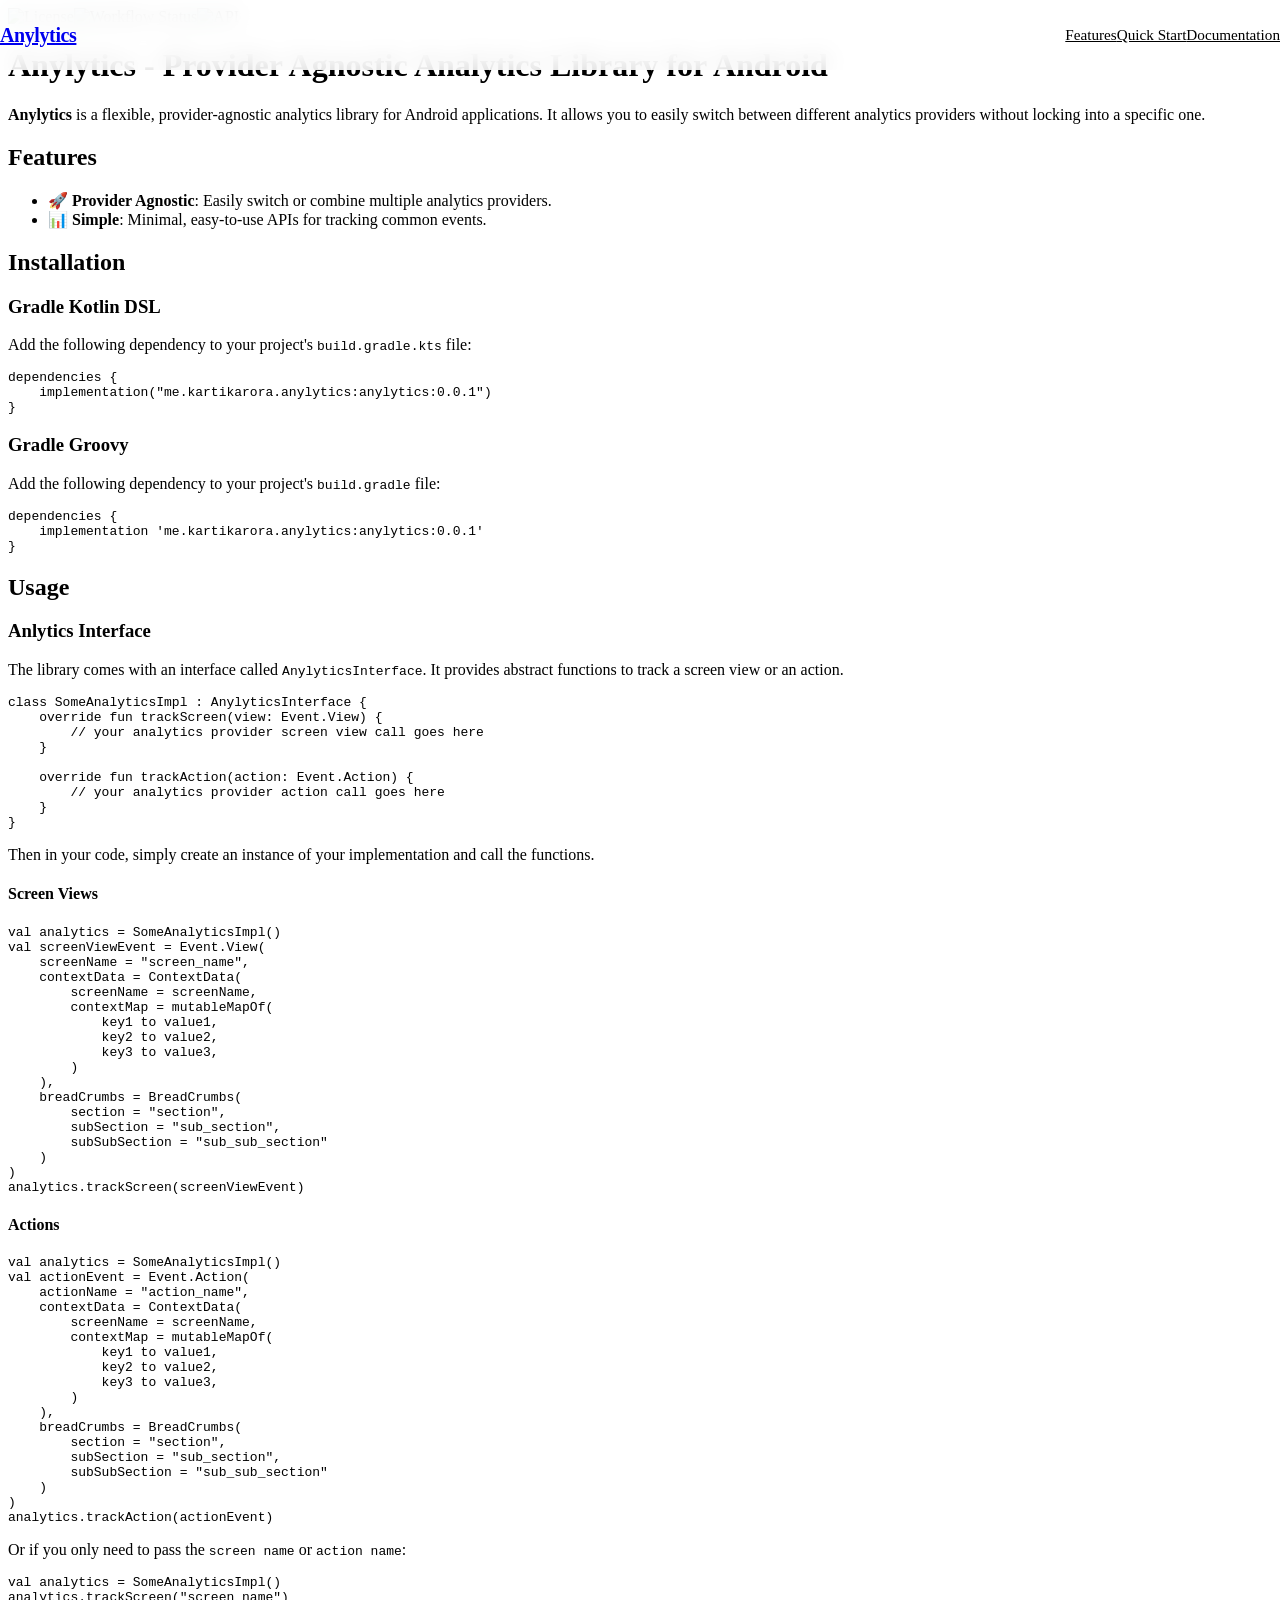
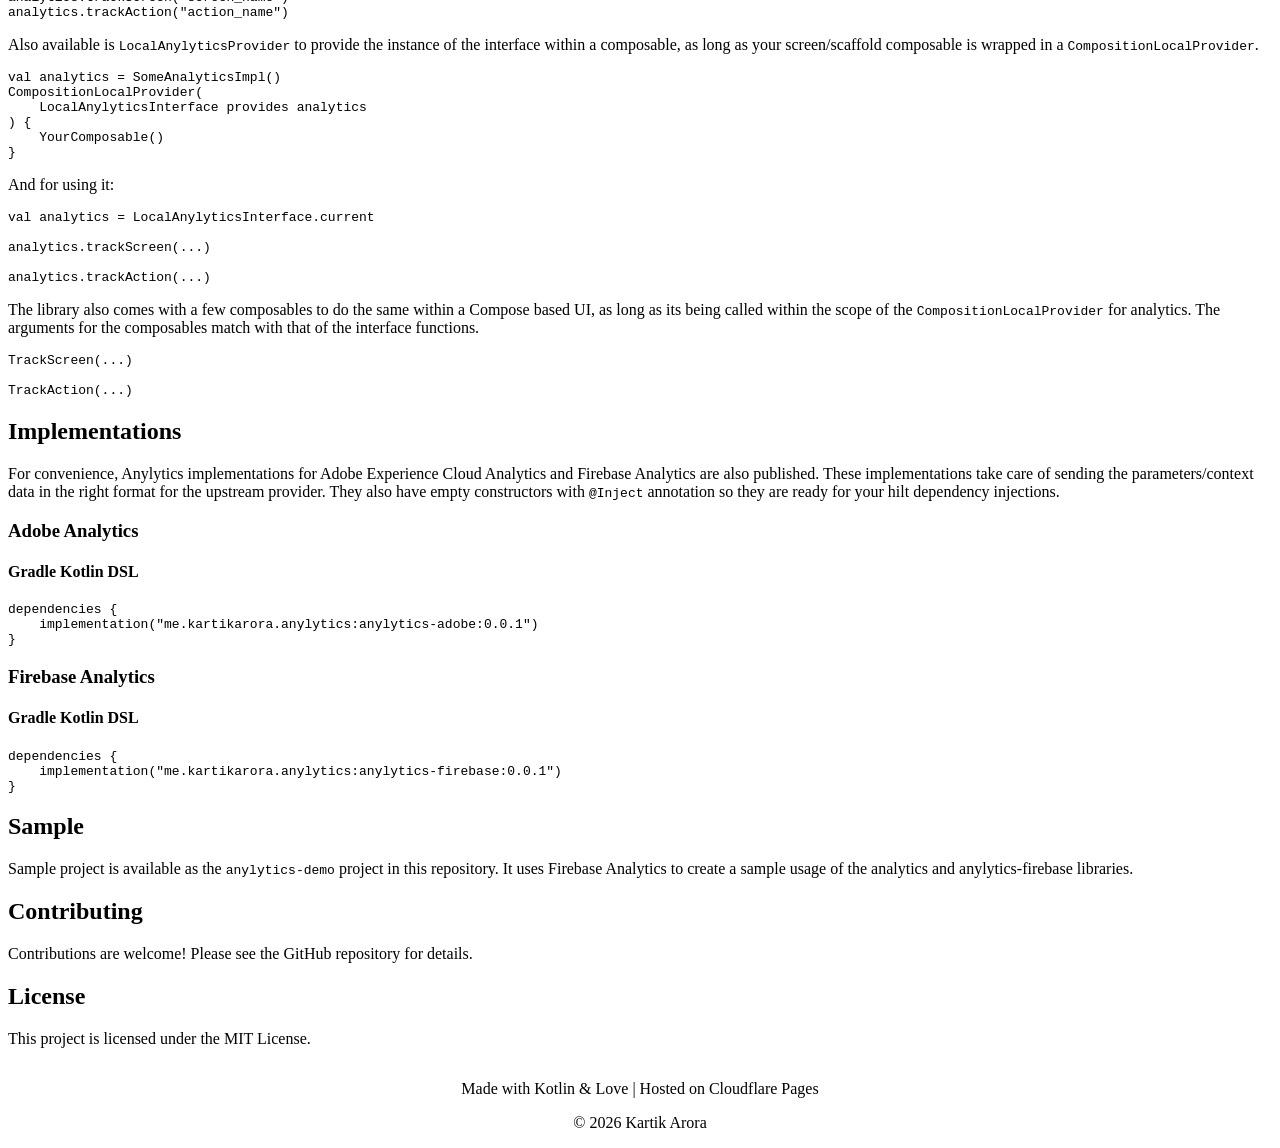
==== web/docs.html @ 32f19d7a "new website 2" ====
<!DOCTYPE html>
<html lang="en">
<head>
    <meta charset="utf-8">
    <meta http-equiv="X-UA-Compatible" content="IE=edge">
    <meta name="viewport" content="width=device-width, initial-scale=1">
    <meta name="description" content="Anylytics Documentation - Provider Agnostic Analytics for Android.">
    <meta name="author" content="Kartik Arora">
    
    <title>Documentation | Anylytics</title>

    <!-- Centrally Compiled CSS (Brand Design System) -->
    <link href="https://distribute.kartikarora.me/css/kartikarora.f2bb6a74.css" rel="stylesheet">
    <link href="style.css" rel="stylesheet">
    
    <!-- Material Symbols & Fonts -->
    <link rel="preconnect" href="https://fonts.googleapis.com">
    <link rel="preconnect" href="https://fonts.gstatic.com" crossorigin>
    <link href="https://fonts.googleapis.com/css2?family=Readex+Pro:wght@300;400;500;600;700&family=JetBrains+Mono:wght@400;500;600&family=Material+Symbols+Outlined:opsz,wght,FILL,GRAD@20..48,100..700,0..1,-50..200" rel="stylesheet">

    <!-- Font Awesome -->
    <script src="https://kit.fontawesome.com/e13d147196.js" crossorigin="anonymous" type="text/javascript"></script>
</head>
<body>
    <nav class="nav">
        <div class="nav-container">
            <a href="index.html" class="nav-brand">Anylytics</a>

            <button class="nav-toggle" id="nav-toggle" aria-label="Toggle navigation">
                <span class="material-symbols-outlined">menu</span>
            </button>

            <ul class="nav-links" id="nav-links">
                <li><a href="index.html#features" class="nav-link">Features</a></li>
                <li><a href="index.html#quick-start" class="nav-link">Quick Start</a></li>
                <li><a href="docs.html" class="nav-link active">Documentation</a></li>
                
                <ul class="nav-social">
                    <li>
                        <a href="https://github.com/kartikarora/anylytics" target="_blank" rel="noopener noreferrer" aria-label="github">
                            <i class="fa-brands fa-github"></i>
                        </a>
                    </li>
                </ul>
            </ul>
        </div>
    </nav>

    <main class="container-narrow docs-content">
        <div class="badge-container">
            <img src="https://img.shields.io/github/license/kartikarora/anylytics" alt="License">
            <img src="https://img.shields.io/github/actions/workflow/status/kartikarora/anylytics/build.yml" alt="Workflow Status">
            <img src="https://img.shields.io/badge/API-29%2B-brightgreen.svg" alt="API">
        </div>

        <h1>Anylytics - Provider Agnostic Analytics Library for Android</h1>
        
        <p><strong>Anylytics</strong> is a flexible, provider-agnostic analytics library for Android applications. It allows you to easily switch between different analytics providers without locking into a specific one.</p>

        <h2>Features</h2>
        <ul>
            <li>🚀 <strong>Provider Agnostic</strong>: Easily switch or combine multiple analytics providers.</li>
            <li>📊 <strong>Simple</strong>: Minimal, easy-to-use APIs for tracking common events.</li>
        </ul>

        <h2>Installation</h2>

        <h3>Gradle Kotlin DSL</h3>
        <p>Add the following dependency to your project's <code>build.gradle.kts</code> file:</p>
<pre><code class="language-kotlin">dependencies {
    implementation("me.kartikarora.anylytics:anylytics:0.0.1")
}</code></pre>

        <h3>Gradle Groovy</h3>
        <p>Add the following dependency to your project's <code>build.gradle</code> file:</p>
<pre><code class="language-groovy">dependencies {
    implementation 'me.kartikarora.anylytics:anylytics:0.0.1'
}</code></pre>

        <h2>Usage</h2>

        <h3>Anlytics Interface</h3>
        <p>The library comes with an interface called <code>AnylyticsInterface</code>. It provides abstract functions to track a screen view or an action.</p>

<pre><code class="language-kotlin">class SomeAnalyticsImpl : AnylyticsInterface {
    override fun trackScreen(view: Event.View) {
        // your analytics provider screen view call goes here
    }

    override fun trackAction(action: Event.Action) {
        // your analytics provider action call goes here
    }
}</code></pre>

        <p>Then in your code, simply create an instance of your implementation and call the functions.</p>

        <h4>Screen Views</h4>
<pre><code class="language-kotlin">val analytics = SomeAnalyticsImpl()
val screenViewEvent = Event.View(
    screenName = "screen_name",
    contextData = ContextData(
        screenName = screenName,
        contextMap = mutableMapOf(
            key1 to value1,
            key2 to value2,
            key3 to value3,
        )
    ),
    breadCrumbs = BreadCrumbs(
        section = "section",
        subSection = "sub_section",
        subSubSection = "sub_sub_section"
    )
)
analytics.trackScreen(screenViewEvent)</code></pre>

        <h4>Actions</h4>
<pre><code class="language-kotlin">val analytics = SomeAnalyticsImpl()
val actionEvent = Event.Action(
    actionName = "action_name",
    contextData = ContextData(
        screenName = screenName,
        contextMap = mutableMapOf(
            key1 to value1,
            key2 to value2,
            key3 to value3,
        )
    ),
    breadCrumbs = BreadCrumbs(
        section = "section",
        subSection = "sub_section",
        subSubSection = "sub_sub_section"
    )
)
analytics.trackAction(actionEvent)</code></pre>

        <p>Or if you only need to pass the <code>screen name</code> or <code>action name</code>:</p>
<pre><code class="language-kotlin">val analytics = SomeAnalyticsImpl()
analytics.trackScreen("screen_name")
analytics.trackAction("action_name")</code></pre>

        <p>Also available is <code>LocalAnylyticsProvider</code> to provide the instance of the interface within a composable, as long as your screen/scaffold composable is wrapped in a <code>CompositionLocalProvider</code>.</p>

<pre><code class="language-kotlin">val analytics = SomeAnalyticsImpl()
CompositionLocalProvider(
    LocalAnylyticsInterface provides analytics
) {
    YourComposable()
}</code></pre>

        <p>And for using it:</p>
<pre><code class="language-kotlin">val analytics = LocalAnylyticsInterface.current

analytics.trackScreen(...)

analytics.trackAction(...)</code></pre>

        <p>The library also comes with a few composables to do the same within a Compose based UI, as long as its being called within the scope of the <code>CompositionLocalProvider</code> for analytics. The arguments for the composables match with that of the interface functions.</p>
<pre><code class="language-kotlin">TrackScreen(...)

TrackAction(...)</code></pre>

        <h2>Implementations</h2>
        <p>For convenience, Anylytics implementations for Adobe Experience Cloud Analytics and Firebase Analytics are also published. These implementations take care of sending the parameters/context data in the right format for the upstream provider. They also have empty constructors with <code>@Inject</code> annotation so they are ready for your hilt dependency injections.</p>

        <h3>Adobe Analytics</h3>
        <h4>Gradle Kotlin DSL</h4>
<pre><code class="language-kotlin">dependencies {
    implementation("me.kartikarora.anylytics:anylytics-adobe:0.0.1")
}</code></pre>

        <h3>Firebase Analytics</h3>
        <h4>Gradle Kotlin DSL</h4>
<pre><code class="language-kotlin">dependencies {
    implementation("me.kartikarora.anylytics:anylytics-firebase:0.0.1")
}</code></pre>

        <h2>Sample</h2>
        <p>Sample project is available as the <code>anylytics-demo</code> project in this repository. It uses Firebase Analytics to create a sample usage of the analytics and anylytics-firebase libraries.</p>

        <h2>Contributing</h2>
        <p>Contributions are welcome! Please see the GitHub repository for details.</p>

        <h2>License</h2>
        <p>This project is licensed under the MIT License.</p>
    </main>

    <footer class="footer">
        <div class="container">
            <ul class="footer-social">
                <li>
                    <a href="https://github.com/kartikarora/anylytics" target="_blank" rel="noopener noreferrer" aria-label="github">
                        <i class="fa-brands fa-github"></i>
                    </a>
                </li>
                <li>
                    <a href="https://linkedin.com/in/arorakartik" target="_blank" rel="noopener noreferrer" aria-label="linkedin">
                        <i class="fa-brands fa-linkedin"></i>
                    </a>
                </li>
                <li>
                    <a href="https://medium.com/@kartikarora" target="_blank" rel="noopener noreferrer" aria-label="medium">
                        <i class="fa-brands fa-medium"></i>
                    </a>
                </li>
            </ul>

            <p>Made with Kotlin & Love | Hosted on Cloudflare Pages</p>
            <p class="text-muted">&copy; 2026 Kartik Arora</p>
        </div>
    </footer>

    <!-- Centrally Compiled JS -->
    <script src="https://distribute.kartikarora.me/js/kartikarora.19f05535.js"></script>
</body>
</html>
---- web/style.css ----
.container {
  max-width: var(--max-width);
  margin: 0 auto;
  padding: 0 var(--space-md);
}

.container-narrow {
  max-width: var(--max-width-narrow);
  margin: 0 auto;
  padding: 0 var(--space-md);
}

.section {
  padding: var(--space-3xl) 0;
}

@media (max-width: 640px) {
  .section {
    padding: var(--space-2xl) 0;
  }
}

.section-header {
  text-align: center;
  max-width: 700px;
  margin: 0 auto var(--space-2xl);
}

.section-title {
  font-size: 2.5rem;
  margin-bottom: var(--space-xs);
  color: var(--primary);
}

.section-subtitle {
  font-size: 1.15rem;
  color: var(--secondary);
}

.section-actions {
  display: flex;
  justify-content: center;
  gap: var(--space-md);
  margin-top: var(--space-xl);
}

.nav {
  position: fixed;
  top: 0;
  left: 0;
  right: 0;
  border-bottom: 1px solid var(--border);
  z-index: 1000;
  backdrop-filter: blur(12px);
  background: rgba(255, 255, 255, 0.85);
}

@media (prefers-color-scheme: dark) {
  .nav {
    background: rgba(13, 17, 23, 0.85);
  }
}

.nav-container {
  max-width: var(--max-width);
  margin: 0 auto;
  padding: 0.75rem var(--space-md);
  display: flex;
  justify-content: space-between;
  align-items: center;
  height: 70px;
}

.nav-brand {
  font-weight: 700;
  font-size: 1.25rem;
  letter-spacing: -0.02em;
}

.nav-links {
  display: flex;
  gap: var(--space-lg);
  list-style: none;
  align-items: center;
}

.nav-link {
  color: var(--secondary);
  font-weight: 500;
  font-size: 0.95rem;
  transition: color var(--transition);
}

.nav-link:hover {
  color: var(--accent);
}

.nav-social {
  display: flex;
  gap: var(--space-sm);
  list-style: none;
  margin-left: var(--space-md);
  padding-left: var(--space-md);
  border-left: 1px solid var(--border);
}

.nav-toggle {
  display: none;
}

@media (max-width: 768px) {
  .nav-container {
    height: 60px;
  }

  .nav-toggle {
    display: flex !important;
    align-items: center;
    justify-content: center;
    background: transparent;
    border: none;
    cursor: pointer;
    padding: 10px;
    color: var(--primary);
    transition: color var(--transition);
    -webkit-tap-highlight-color: transparent;
  }

  .nav-toggle .material-symbols-outlined {
    font-size: 30px !important;
    font-weight: 300;
  }

  .nav-toggle.active {
    color: var(--accent) !important;
  }

  .nav-links {
    position: fixed;
    top: 60px;
    left: 0;
    right: 0;
    background: var(--bg);
    border-bottom: 1px solid var(--border);
    padding: var(--space-lg);
    flex-direction: column;
    max-height: 0;
    overflow: hidden;
    opacity: 0;
    transition: all 0.4s cubic-bezier(0.4, 0, 0.2, 1);
    box-shadow: 0 10px 30px rgba(0, 0, 0, 0.1);
  }

  .nav-links.active {
    max-height: 80vh;
    opacity: 1;
  }

  .nav-social {
    border: none;
    margin: var(--space-md) 0 0 0;
    padding: var(--space-md) 0 0 0;
    border-top: 1px solid var(--border);
    width: 100%;
    justify-content: center;
  }
}

.hero {
  padding-top: calc(70px + var(--space-3xl));
  padding-bottom: var(--space-3xl);
  text-align: center;
}

.hero-title {
  font-size: 3rem;
  margin-bottom: var(--space-xs);
}

.hero-subtitle {
  color: var(--secondary);
  font-size: 1.5rem;
  margin-bottom: var(--space-md);
  font-weight: 400;
}

.projects-grid {
  display: grid;
  grid-template-columns: repeat(auto-fill, minmax(300px, 1fr));
  gap: var(--space-lg);
}

.project-card {
  background: var(--card);
  border: 1px solid var(--border);
  border-radius: var(--border-radius);
  transition: all var(--transition);
  height: 100%;
  display: flex;
  flex-direction: column;
  overflow: hidden;
}

.project-card:hover {
  transform: translateY(-4px);
  border-color: var(--accent);
  box-shadow: 0 10px 30px var(--shadow);
}

.project-content {
  padding: var(--space-lg);
  flex-grow: 1;
  display: flex;
  flex-direction: column;
}

.project-header {
  margin-bottom: var(--space-sm);
  display: flex;
  justify-content: space-between;
  align-items: flex-start;
}

.project-title {
  font-size: 1.25rem;
  display: flex;
  align-items: center;
  gap: var(--space-xs);
}

.project-tagline {
  color: var(--secondary);
  font-size: 0.95rem;
  margin-bottom: var(--space-lg);
}

.project-tech {
  display: flex;
  flex-wrap: wrap;
  gap: var(--space-xs);
  margin-top: auto;
}

.tech-tag {
  font-family: var(--font-mono);
  font-size: 0.75rem;
  padding: 0.2rem 0.6rem;
  background: var(--bg-alt);
  border-radius: var(--border-radius-sm);
  color: var(--secondary);
}

.footer {
  padding: var(--space-2xl) 0;
  border-top: 1px solid var(--border);
  text-align: center;
}

.footer-social {
  display: flex;
  justify-content: center;
  gap: var(--space-md);
  list-style: none;
  margin-bottom: var(--space-md);
}

.footer-social a {
  color: var(--secondary);
  font-size: 1.25rem;
}

.footer-social a:hover {
  color: var(--accent);
}

.badge-container {
  display: flex;
  gap: var(--space-xs);
  margin-bottom: var(--space-md);
  flex-wrap: wrap;
}

.docs-content {
  padding-top: calc(70px + var(--space-2xl));
  padding-bottom: var(--space-3xl);
}
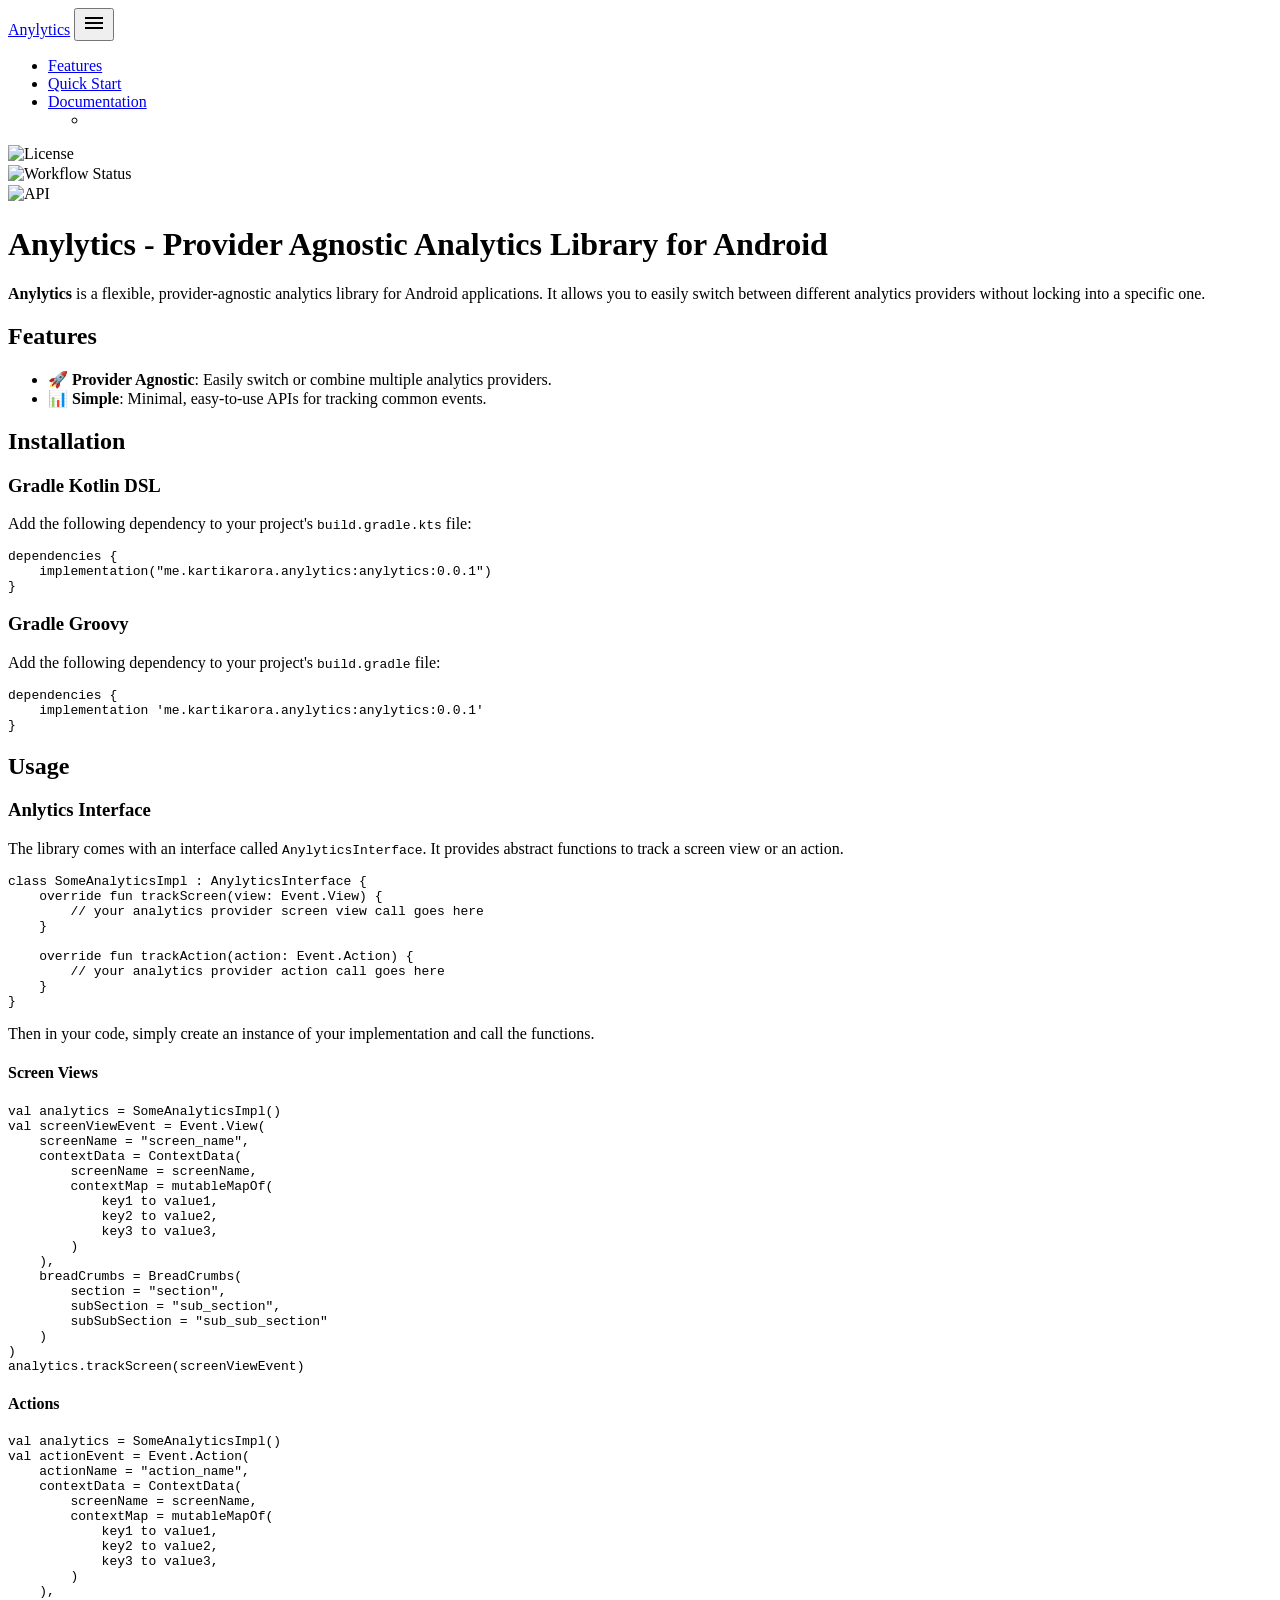
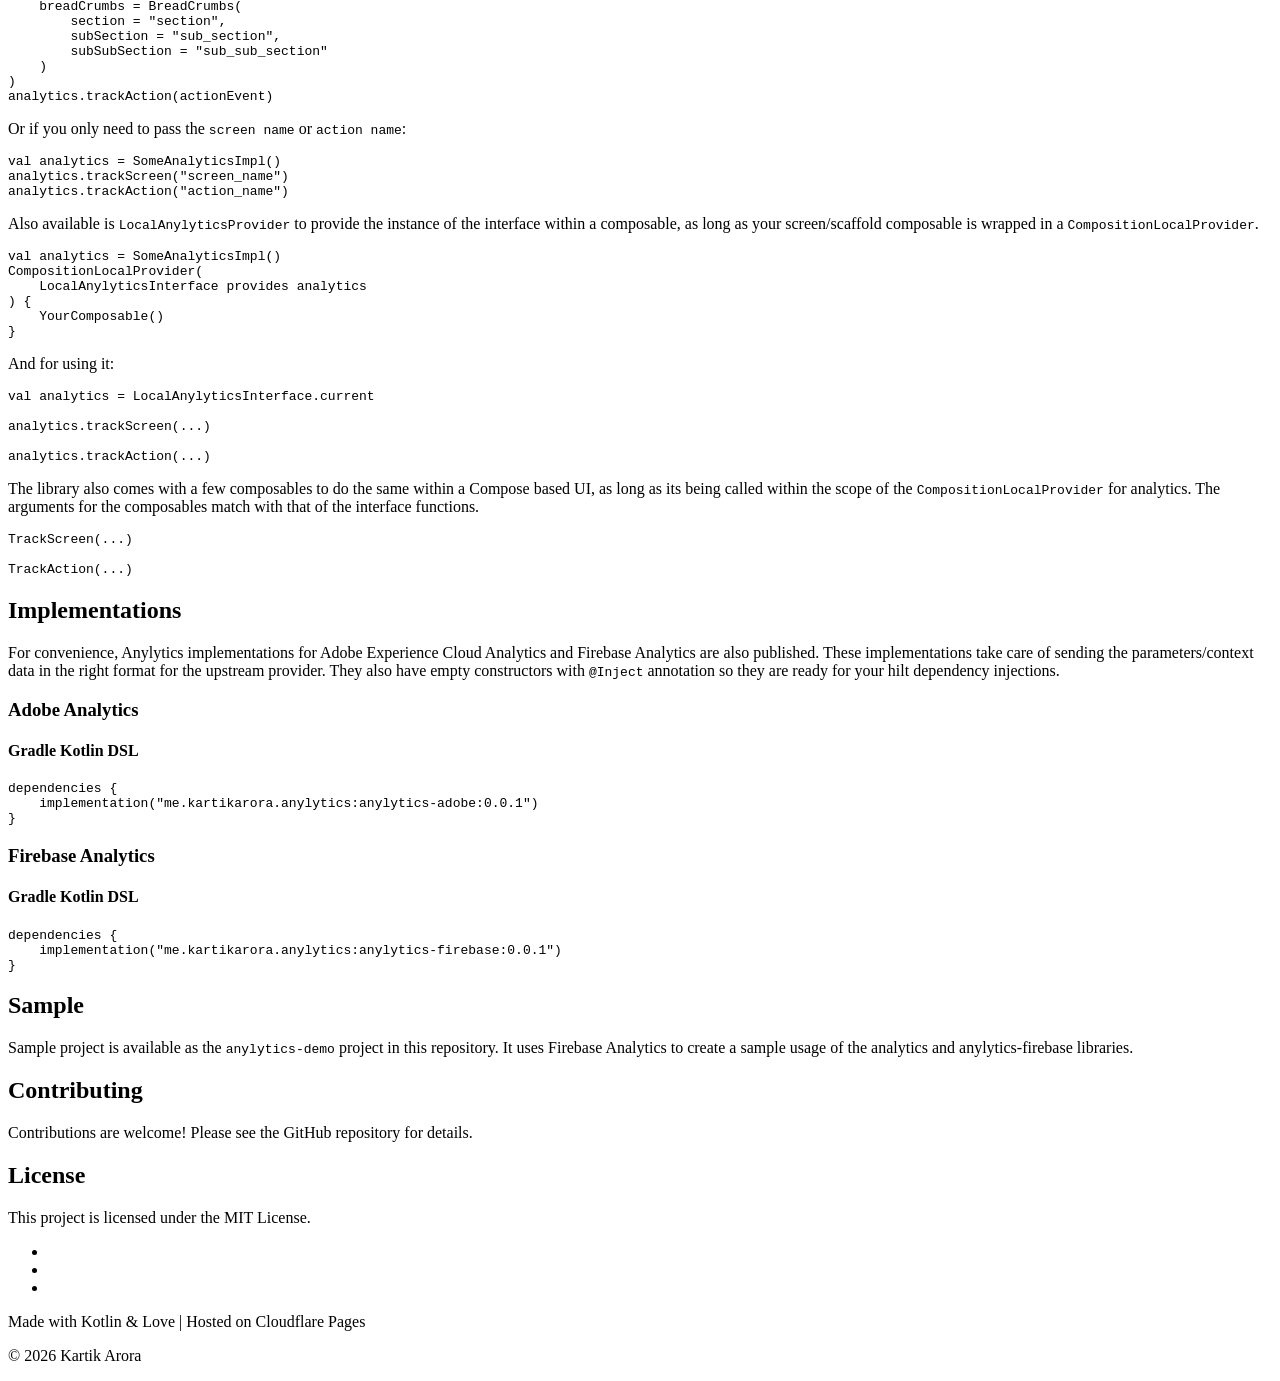
==== commit 649239c6: "updated website" ====
--- a/web/docs.html
+++ b/web/docs.html
@@ -10,7 +10,7 @@
     <title>Documentation | Anylytics</title>
 
     <!-- Centrally Compiled CSS (Brand Design System) -->
-    <link href="https://distribute.kartikarora.me/css/kartikarora.f2bb6a74.css" rel="stylesheet">
+    <link href="https://distribute.kartikarora.me/css/kartikarora.1.4.0.css" rel="stylesheet">
     <link href="style.css" rel="stylesheet">
     
     <!-- Material Symbols & Fonts -->
@@ -47,10 +47,10 @@
     </nav>
 
     <main class="container-narrow docs-content">
-        <div class="badge-container">
-            <img src="https://img.shields.io/github/license/kartikarora/anylytics" alt="License">
-            <img src="https://img.shields.io/github/actions/workflow/status/kartikarora/anylytics/build.yml" alt="Workflow Status">
-            <img src="https://img.shields.io/badge/API-29%2B-brightgreen.svg" alt="API">
+        <div class="card-tags">
+            <span class="tech-tag"><img src="https://img.shields.io/github/license/kartikarora/anylytics" alt="License"></span>
+            <span class="tech-tag"><img src="https://img.shields.io/github/actions/workflow/status/kartikarora/anylytics/build.yml" alt="Workflow Status"></span>
+            <span class="tech-tag"><img src="https://img.shields.io/badge/API-29%2B-brightgreen.svg" alt="API"></span>
         </div>
 
         <h1>Anylytics - Provider Agnostic Analytics Library for Android</h1>
@@ -211,6 +211,6 @@
     </footer>
 
     <!-- Centrally Compiled JS -->
-    <script src="https://distribute.kartikarora.me/js/kartikarora.19f05535.js"></script>
+    <script src="https://distribute.kartikarora.me/js/kartikarora.1.4.0.js"></script>
 </body>
 </html>
--- a/web/style.css
+++ b/web/style.css
@@ -1,286 +1,23 @@
-.container {
-  max-width: var(--max-width);
-  margin: 0 auto;
-  padding: 0 var(--space-md);
+/* Anylytics Specific Styles */
+/* Brand Design System: http://distribute.kartikarora.me/ai/BRAND-SKILL.1.4.0.md */
+
+/* Documentation Content Spacing */
+.docs-content {
+    padding-top: var(--space-3xl);
+    padding-bottom: var(--space-3xl);
 }
 
-.container-narrow {
-  max-width: var(--max-width-narrow);
-  margin: 0 auto;
-  padding: 0 var(--space-md);
+.docs-content .card-tags {
+    margin-bottom: var(--space-lg);
 }
 
-.section {
-  padding: var(--space-3xl) 0;
-}
-
-@media (max-width: 640px) {
-  .section {
-    padding: var(--space-2xl) 0;
-  }
-}
-
-.section-header {
-  text-align: center;
-  max-width: 700px;
-  margin: 0 auto var(--space-2xl);
-}
-
-.section-title {
-  font-size: 2.5rem;
-  margin-bottom: var(--space-xs);
-  color: var(--primary);
-}
-
-.section-subtitle {
-  font-size: 1.15rem;
-  color: var(--secondary);
-}
-
-.section-actions {
-  display: flex;
-  justify-content: center;
-  gap: var(--space-md);
-  margin-top: var(--space-xl);
-}
-
-.nav {
-  position: fixed;
-  top: 0;
-  left: 0;
-  right: 0;
-  border-bottom: 1px solid var(--border);
-  z-index: 1000;
-  backdrop-filter: blur(12px);
-  background: rgba(255, 255, 255, 0.85);
-}
-
-@media (prefers-color-scheme: dark) {
-  .nav {
-    background: rgba(13, 17, 23, 0.85);
-  }
-}
-
-.nav-container {
-  max-width: var(--max-width);
-  margin: 0 auto;
-  padding: 0.75rem var(--space-md);
-  display: flex;
-  justify-content: space-between;
-  align-items: center;
-  height: 70px;
-}
-
-.nav-brand {
-  font-weight: 700;
-  font-size: 1.25rem;
-  letter-spacing: -0.02em;
-}
-
-.nav-links {
-  display: flex;
-  gap: var(--space-lg);
-  list-style: none;
-  align-items: center;
-}
-
-.nav-link {
-  color: var(--secondary);
-  font-weight: 500;
-  font-size: 0.95rem;
-  transition: color var(--transition);
-}
-
-.nav-link:hover {
-  color: var(--accent);
-}
-
-.nav-social {
-  display: flex;
-  gap: var(--space-sm);
-  list-style: none;
-  margin-left: var(--space-md);
-  padding-left: var(--space-md);
-  border-left: 1px solid var(--border);
-}
-
-.nav-toggle {
-  display: none;
+.docs-content .tech-tag img {
+    display: block;
+    height: 20px;
 }
 
 @media (max-width: 768px) {
-  .nav-container {
-    height: 60px;
-  }
-
-  .nav-toggle {
-    display: flex !important;
-    align-items: center;
-    justify-content: center;
-    background: transparent;
-    border: none;
-    cursor: pointer;
-    padding: 10px;
-    color: var(--primary);
-    transition: color var(--transition);
-    -webkit-tap-highlight-color: transparent;
-  }
-
-  .nav-toggle .material-symbols-outlined {
-    font-size: 30px !important;
-    font-weight: 300;
-  }
-
-  .nav-toggle.active {
-    color: var(--accent) !important;
-  }
-
-  .nav-links {
-    position: fixed;
-    top: 60px;
-    left: 0;
-    right: 0;
-    background: var(--bg);
-    border-bottom: 1px solid var(--border);
-    padding: var(--space-lg);
-    flex-direction: column;
-    max-height: 0;
-    overflow: hidden;
-    opacity: 0;
-    transition: all 0.4s cubic-bezier(0.4, 0, 0.2, 1);
-    box-shadow: 0 10px 30px rgba(0, 0, 0, 0.1);
-  }
-
-  .nav-links.active {
-    max-height: 80vh;
-    opacity: 1;
-  }
-
-  .nav-social {
-    border: none;
-    margin: var(--space-md) 0 0 0;
-    padding: var(--space-md) 0 0 0;
-    border-top: 1px solid var(--border);
-    width: 100%;
-    justify-content: center;
-  }
+    .docs-content {
+        padding-top: var(--space-2xl);
+    }
 }
-
-.hero {
-  padding-top: calc(70px + var(--space-3xl));
-  padding-bottom: var(--space-3xl);
-  text-align: center;
-}
-
-.hero-title {
-  font-size: 3rem;
-  margin-bottom: var(--space-xs);
-}
-
-.hero-subtitle {
-  color: var(--secondary);
-  font-size: 1.5rem;
-  margin-bottom: var(--space-md);
-  font-weight: 400;
-}
-
-.projects-grid {
-  display: grid;
-  grid-template-columns: repeat(auto-fill, minmax(300px, 1fr));
-  gap: var(--space-lg);
-}
-
-.project-card {
-  background: var(--card);
-  border: 1px solid var(--border);
-  border-radius: var(--border-radius);
-  transition: all var(--transition);
-  height: 100%;
-  display: flex;
-  flex-direction: column;
-  overflow: hidden;
-}
-
-.project-card:hover {
-  transform: translateY(-4px);
-  border-color: var(--accent);
-  box-shadow: 0 10px 30px var(--shadow);
-}
-
-.project-content {
-  padding: var(--space-lg);
-  flex-grow: 1;
-  display: flex;
-  flex-direction: column;
-}
-
-.project-header {
-  margin-bottom: var(--space-sm);
-  display: flex;
-  justify-content: space-between;
-  align-items: flex-start;
-}
-
-.project-title {
-  font-size: 1.25rem;
-  display: flex;
-  align-items: center;
-  gap: var(--space-xs);
-}
-
-.project-tagline {
-  color: var(--secondary);
-  font-size: 0.95rem;
-  margin-bottom: var(--space-lg);
-}
-
-.project-tech {
-  display: flex;
-  flex-wrap: wrap;
-  gap: var(--space-xs);
-  margin-top: auto;
-}
-
-.tech-tag {
-  font-family: var(--font-mono);
-  font-size: 0.75rem;
-  padding: 0.2rem 0.6rem;
-  background: var(--bg-alt);
-  border-radius: var(--border-radius-sm);
-  color: var(--secondary);
-}
-
-.footer {
-  padding: var(--space-2xl) 0;
-  border-top: 1px solid var(--border);
-  text-align: center;
-}
-
-.footer-social {
-  display: flex;
-  justify-content: center;
-  gap: var(--space-md);
-  list-style: none;
-  margin-bottom: var(--space-md);
-}
-
-.footer-social a {
-  color: var(--secondary);
-  font-size: 1.25rem;
-}
-
-.footer-social a:hover {
-  color: var(--accent);
-}
-
-.badge-container {
-  display: flex;
-  gap: var(--space-xs);
-  margin-bottom: var(--space-md);
-  flex-wrap: wrap;
-}
-
-.docs-content {
-  padding-top: calc(70px + var(--space-2xl));
-  padding-bottom: var(--space-3xl);
-}
